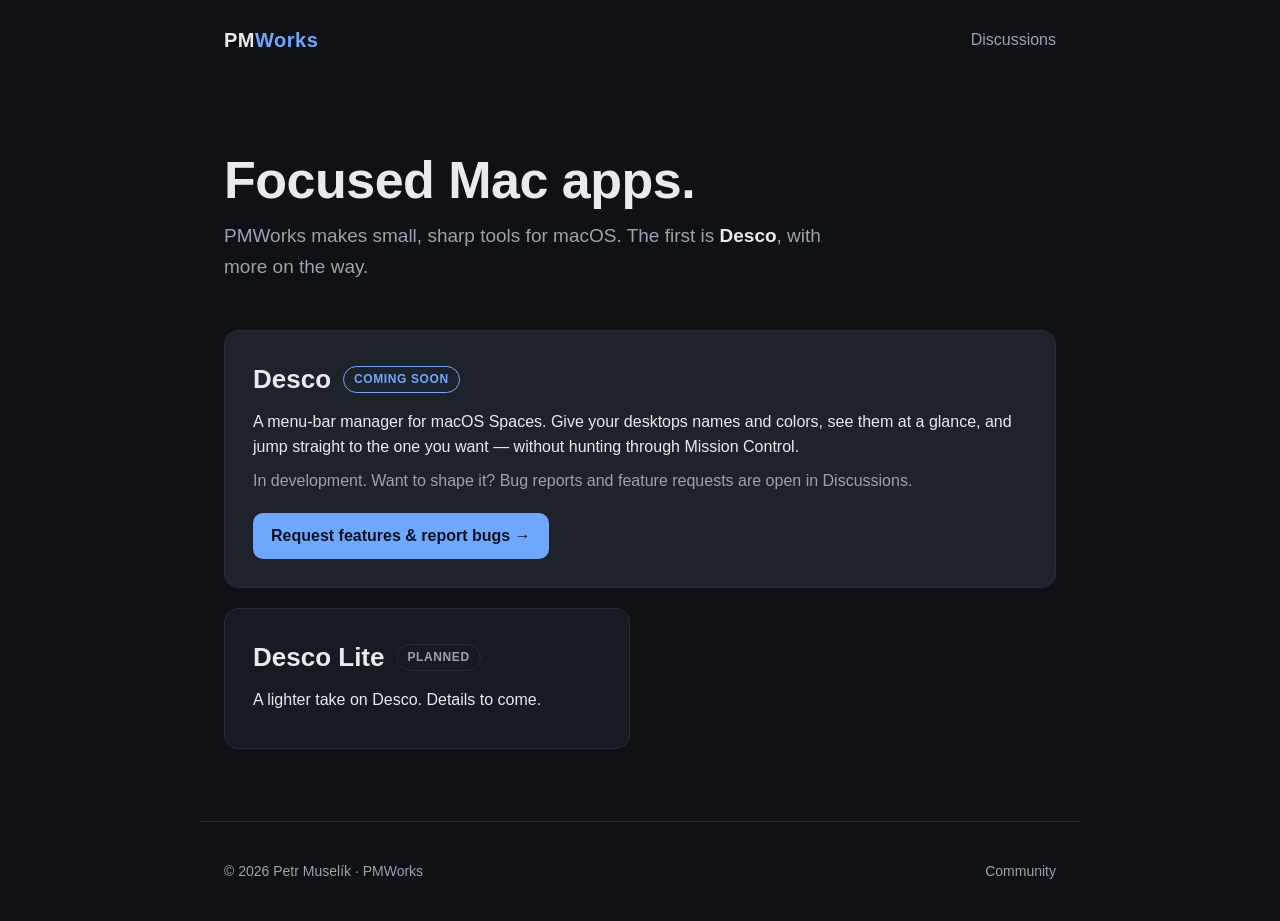
==== index.html @ 560f7eb6 "PMWorks public site: Desco landing page (teaser) + community Static landing page served via GitHub P" ====
<!DOCTYPE html>
<html lang="en">
<head>
  <meta charset="utf-8" />
  <meta name="viewport" content="width=device-width, initial-scale=1" />
  <title>PMWorks — Mac apps by Petr Muselík</title>
  <meta name="description" content="PMWorks builds focused Mac apps. First up: Desco, a menu-bar manager for macOS Spaces — name, color, and jump between your desktops." />
  <link rel="stylesheet" href="style.css" />
</head>
<body>
  <header class="site">
    <a class="brand" href="/">PM<span>Works</span></a>
    <nav>
      <a href="https://github.com/petrmuselik/pmworks/discussions">Discussions</a>
    </nav>
  </header>

  <main>
    <section class="hero">
      <h1>Focused Mac apps.</h1>
      <p class="lede">PMWorks makes small, sharp tools for macOS. The first is <strong>Desco</strong>, with more on the way.</p>
    </section>

    <section class="products">
      <article class="card featured">
        <div class="card-head">
          <h2>Desco</h2>
          <span class="badge">Coming soon</span>
        </div>
        <p>A menu-bar manager for macOS Spaces. Give your desktops names and colors, see them at a glance, and jump straight to the one you want — without hunting through Mission Control.</p>
        <p class="muted">In development. Want to shape it? Bug reports and feature requests are open in Discussions.</p>
        <a class="btn" href="https://github.com/petrmuselik/pmworks/discussions">Request features &amp; report bugs →</a>
      </article>

      <article class="card soon">
        <div class="card-head">
          <h2>Desco Lite</h2>
          <span class="badge muted-badge">Planned</span>
        </div>
        <p>A lighter take on Desco. Details to come.</p>
      </article>
    </section>
  </main>

  <footer class="site">
    <p>© 2026 Petr Muselík · PMWorks</p>
    <p><a href="https://github.com/petrmuselik/pmworks/discussions">Community</a></p>
  </footer>
</body>
</html>
---- style.css ----
:root {
  --bg: #0f1115;
  --panel: #171a21;
  --panel-2: #1e222b;
  --text: #e8eaed;
  --muted: #9aa3af;
  --accent: #6ea8fe;
  --border: #262b35;
  --radius: 14px;
}

* { box-sizing: border-box; }

html, body {
  margin: 0;
  background: var(--bg);
  color: var(--text);
  font: 16px/1.6 -apple-system, BlinkMacSystemFont, "Segoe UI", Roboto, Helvetica, Arial, sans-serif;
  -webkit-font-smoothing: antialiased;
}

a { color: var(--accent); text-decoration: none; }
a:hover { text-decoration: underline; }

header.site, footer.site {
  display: flex;
  align-items: center;
  justify-content: space-between;
  max-width: 880px;
  margin: 0 auto;
  padding: 24px;
}

.brand {
  font-weight: 700;
  font-size: 20px;
  letter-spacing: 0.5px;
  color: var(--text);
}
.brand span { color: var(--accent); }
.brand:hover { text-decoration: none; }

nav a { color: var(--muted); }
nav a:hover { color: var(--text); }

main {
  max-width: 880px;
  margin: 0 auto;
  padding: 24px 24px 48px;
}

.hero {
  padding: 48px 0 32px;
}
.hero h1 {
  font-size: clamp(32px, 6vw, 52px);
  line-height: 1.1;
  margin: 0 0 12px;
  letter-spacing: -0.5px;
}
.lede {
  font-size: 19px;
  color: var(--muted);
  max-width: 60ch;
  margin: 0;
}
.lede strong { color: var(--text); }

.products {
  display: grid;
  gap: 20px;
  grid-template-columns: 1fr;
  margin-top: 16px;
}

.card {
  background: var(--panel);
  border: 1px solid var(--border);
  border-radius: var(--radius);
  padding: 28px;
}
.card.featured { background: var(--panel-2); }

.card-head {
  display: flex;
  align-items: center;
  gap: 12px;
  margin-bottom: 8px;
}
.card-head h2 { margin: 0; font-size: 26px; }

.badge {
  font-size: 12px;
  font-weight: 600;
  text-transform: uppercase;
  letter-spacing: 0.6px;
  color: var(--accent);
  border: 1px solid var(--accent);
  border-radius: 999px;
  padding: 3px 10px;
}
.badge.muted-badge { color: var(--muted); border-color: var(--border); }

.card p { margin: 8px 0; }
.muted { color: var(--muted); }

.btn {
  display: inline-block;
  margin-top: 12px;
  padding: 10px 18px;
  border-radius: 10px;
  background: var(--accent);
  color: #0b1220;
  font-weight: 600;
}
.btn:hover { text-decoration: none; filter: brightness(1.08); }

footer.site {
  border-top: 1px solid var(--border);
  color: var(--muted);
  font-size: 14px;
  margin-top: 24px;
}
footer.site a { color: var(--muted); }

@media (min-width: 720px) {
  .products { grid-template-columns: 1fr 1fr; }
  .card.featured { grid-column: 1 / -1; }
}
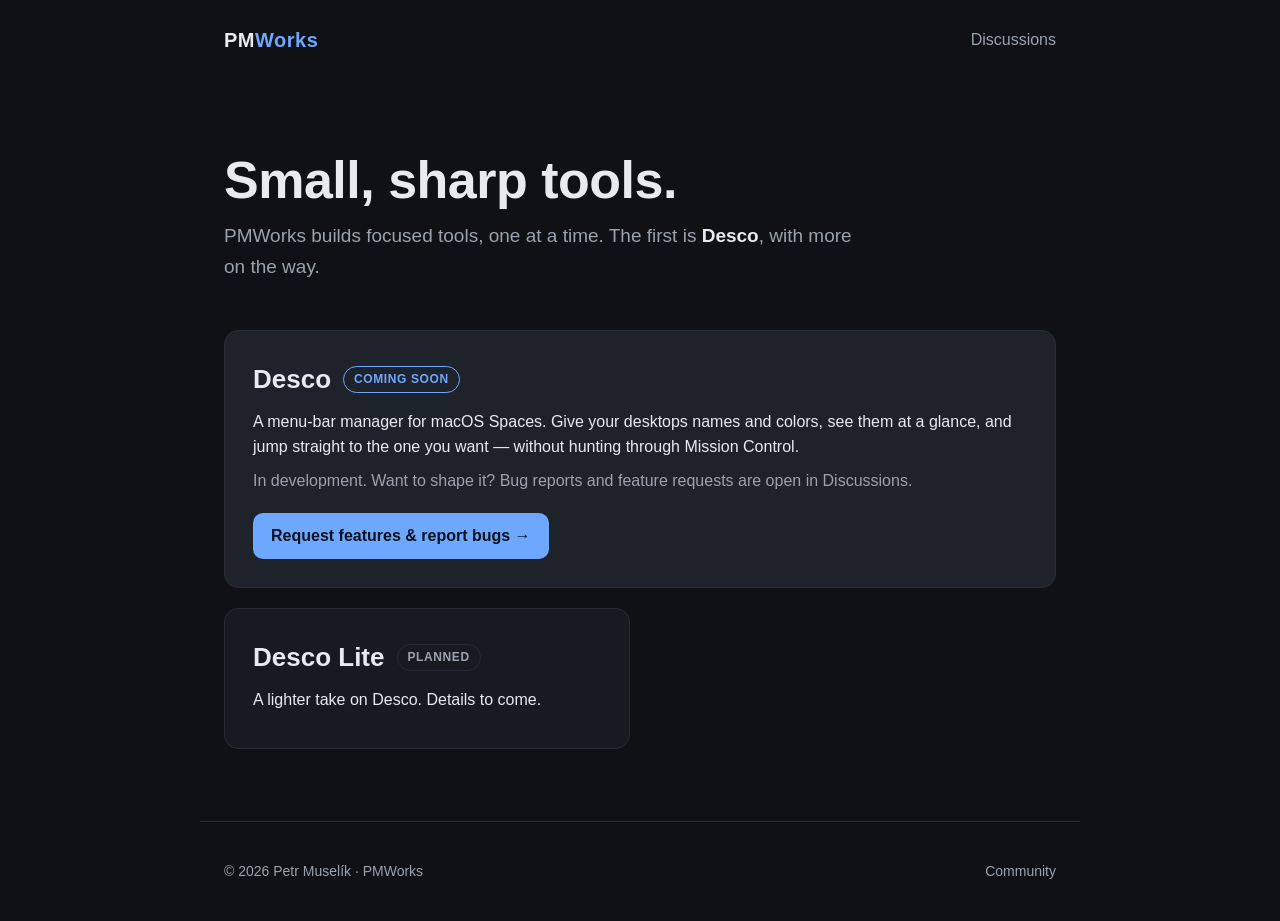
==== commit 70a97ff6: "Brand copy: don't pin PMWorks to macOS (keep macOS on Desco only) Co-Authored-By: Claude Opus 4.8 <n" ====
--- a/index.html
+++ b/index.html
@@ -3,8 +3,8 @@
 <head>
   <meta charset="utf-8" />
   <meta name="viewport" content="width=device-width, initial-scale=1" />
-  <title>PMWorks — Mac apps by Petr Muselík</title>
-  <meta name="description" content="PMWorks builds focused Mac apps. First up: Desco, a menu-bar manager for macOS Spaces — name, color, and jump between your desktops." />
+  <title>PMWorks — software by Petr Muselík</title>
+  <meta name="description" content="PMWorks builds small, focused tools. The first is Desco, a menu-bar manager for macOS Spaces — name, color, and jump between your desktops." />
   <link rel="stylesheet" href="style.css" />
 </head>
 <body>
@@ -17,8 +17,8 @@
 
   <main>
     <section class="hero">
-      <h1>Focused Mac apps.</h1>
-      <p class="lede">PMWorks makes small, sharp tools for macOS. The first is <strong>Desco</strong>, with more on the way.</p>
+      <h1>Small, sharp tools.</h1>
+      <p class="lede">PMWorks builds focused tools, one at a time. The first is <strong>Desco</strong>, with more on the way.</p>
     </section>
 
     <section class="products">
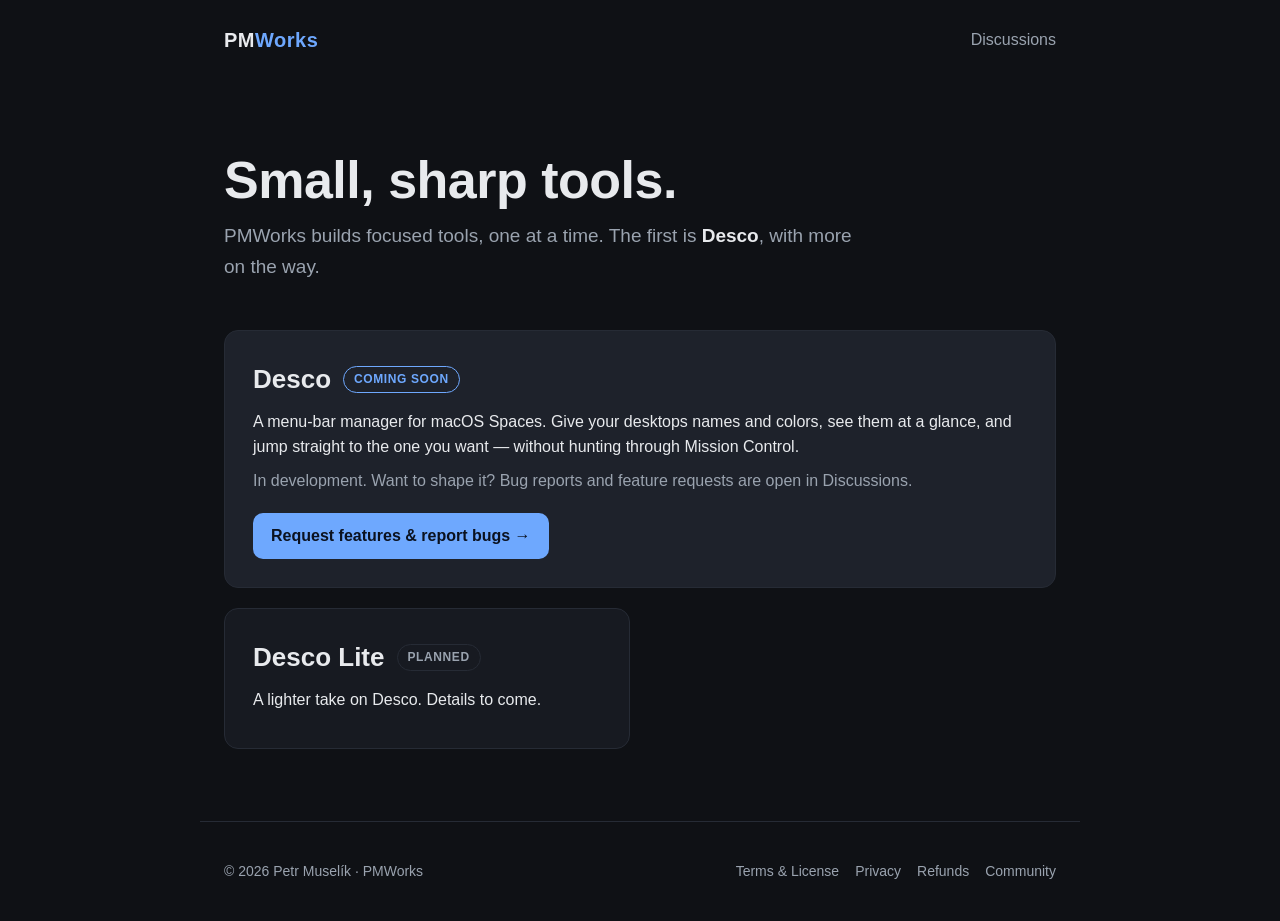
==== commit 2c9a7e44: "Add legal pages (Terms & License, Privacy, Refunds) and wire footer links - terms.html: terms of use" ====
--- a/index.html
+++ b/index.html
@@ -44,7 +44,12 @@
 
   <footer class="site">
     <p>© 2026 Petr Muselík · PMWorks</p>
-    <p><a href="https://github.com/petrmuselik/pmworks/discussions">Community</a></p>
+    <nav>
+      <a href="terms.html">Terms &amp; License</a>
+      <a href="privacy.html">Privacy</a>
+      <a href="refunds.html">Refunds</a>
+      <a href="https://github.com/petrmuselik/pmworks/discussions">Community</a>
+    </nav>
   </footer>
 </body>
 </html>
--- a/style.css
+++ b/style.css
@@ -122,6 +122,18 @@
   margin-top: 24px;
 }
 footer.site a { color: var(--muted); }
+footer.site nav { display: flex; gap: 16px; flex-wrap: wrap; }
+
+/* Legal / prose pages (terms, privacy, refunds) */
+.legal { max-width: 760px; }
+.legal h1 { font-size: clamp(28px, 5vw, 40px); margin: 8px 0 4px; letter-spacing: -0.5px; }
+.legal .updated { color: var(--muted); font-size: 14px; margin: 0 0 28px; }
+.legal h2 { font-size: 20px; margin: 32px 0 8px; }
+.legal p, .legal li { color: var(--text); }
+.legal .muted { color: var(--muted); }
+.legal ul { padding-left: 22px; }
+.legal li { margin: 6px 0; }
+.legal a { color: var(--accent); }
 
 @media (min-width: 720px) {
   .products { grid-template-columns: 1fr 1fr; }
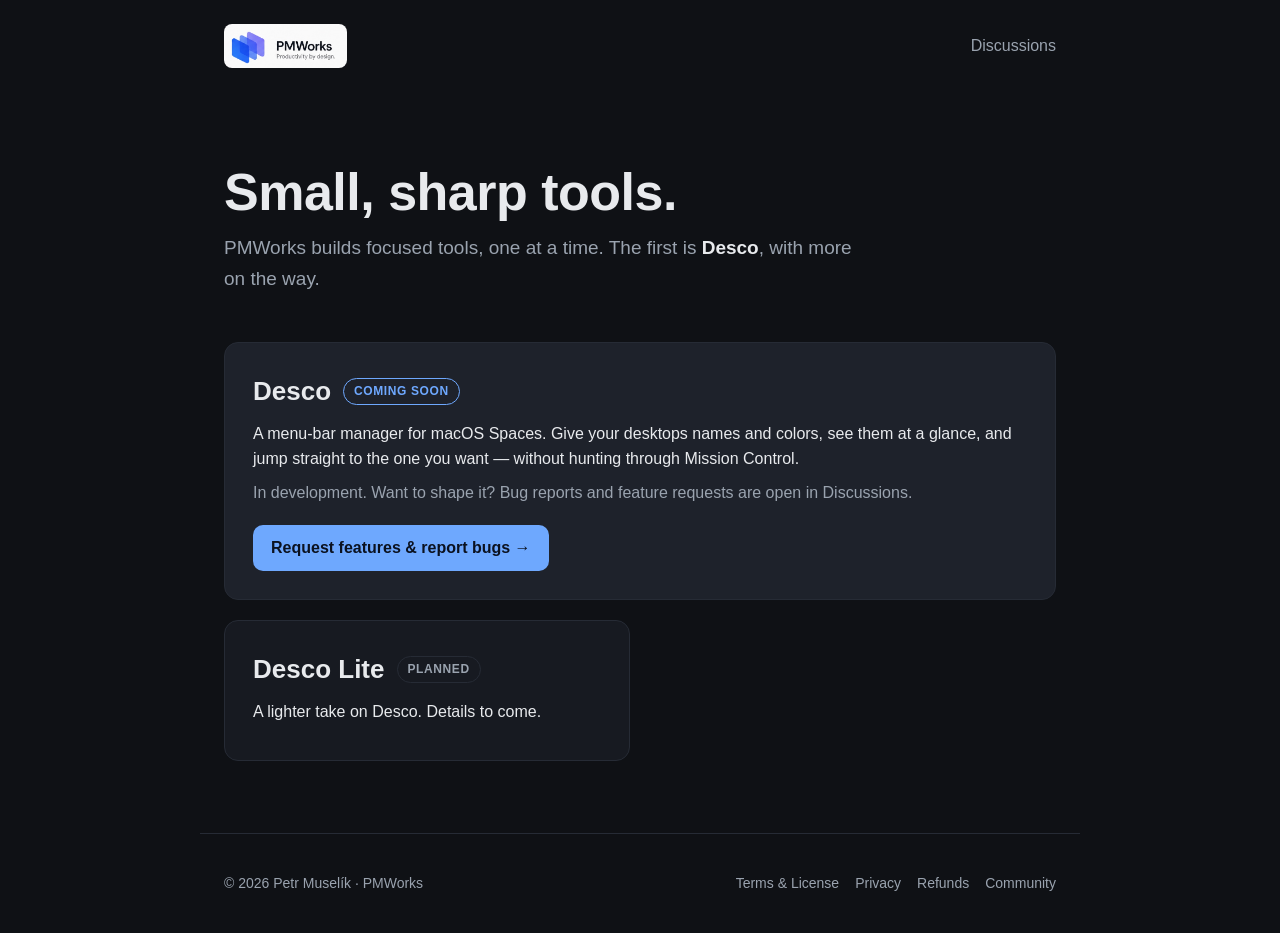
==== commit 455e25cf: "Add PMWorks logo and use it as the site brand - Add images/pmworks-logo.jpg (blue stacked-cards mark" ====
--- a/index.html
+++ b/index.html
@@ -9,7 +9,7 @@
 </head>
 <body>
   <header class="site">
-    <a class="brand" href="/">PM<span>Works</span></a>
+    <a class="brand" href="/"><img src="images/pmworks-logo.jpg" alt="PMWorks — Productivity by design" /></a>
     <nav>
       <a href="https://github.com/petrmuselik/pmworks/discussions">Discussions</a>
     </nav>
--- a/style.css
+++ b/style.css
@@ -36,9 +36,17 @@
   font-size: 20px;
   letter-spacing: 0.5px;
   color: var(--text);
+  display: inline-flex;
+  align-items: center;
 }
 .brand span { color: var(--accent); }
 .brand:hover { text-decoration: none; }
+.brand img {
+  height: 44px;
+  width: auto;
+  display: block;
+  border-radius: 8px;
+}
 
 nav a { color: var(--muted); }
 nav a:hover { color: var(--text); }
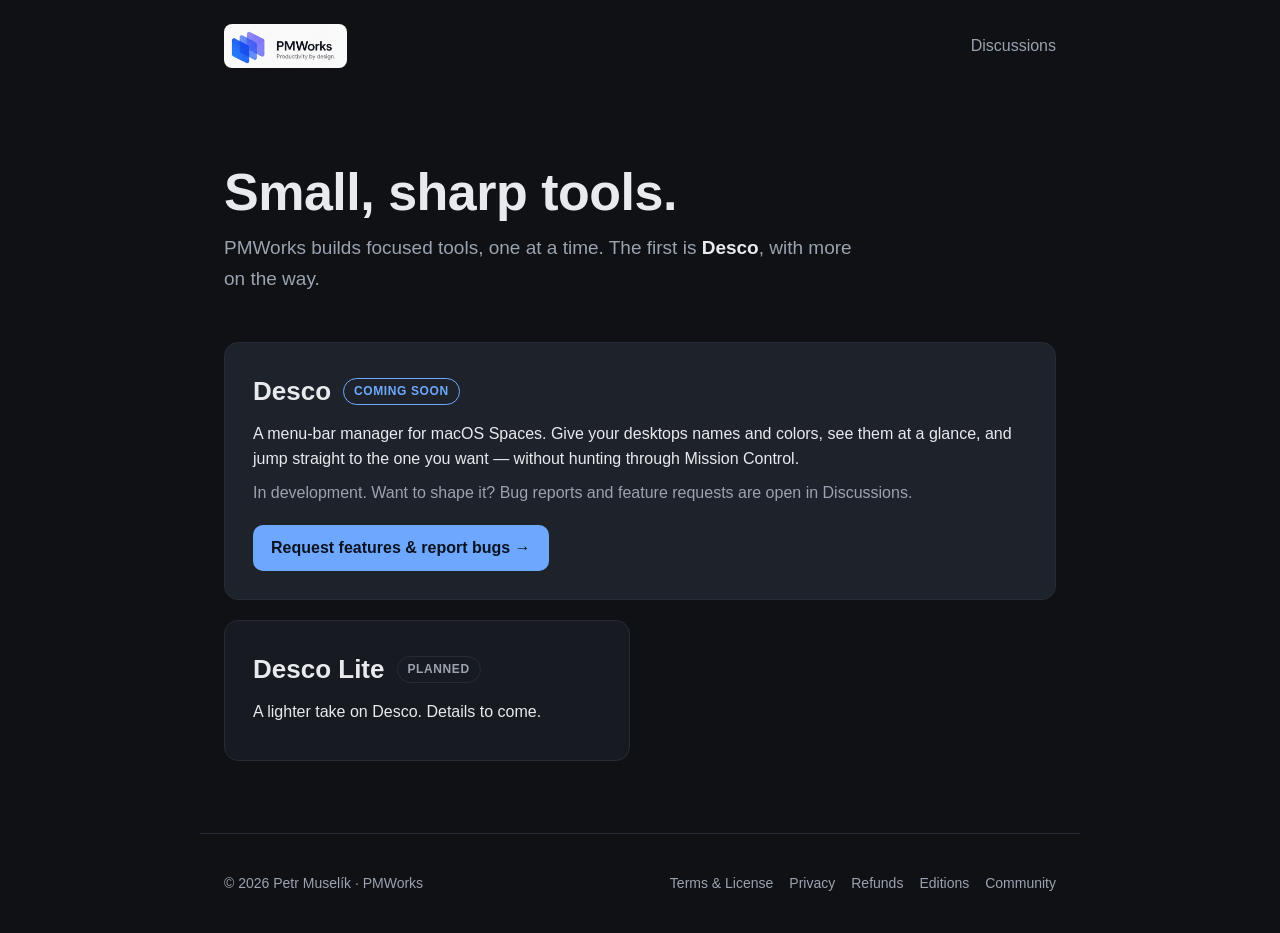
==== commit 1bb1bdc0: "Add public Editions & Capabilities page Desco's in-app License window links to an "Editions & capabi" ====
--- a/index.html
+++ b/index.html
@@ -48,6 +48,7 @@
       <a href="terms.html">Terms &amp; License</a>
       <a href="privacy.html">Privacy</a>
       <a href="refunds.html">Refunds</a>
+      <a href="editions.html">Editions</a>
       <a href="https://github.com/petrmuselik/pmworks/discussions">Community</a>
     </nav>
   </footer>
--- a/style.css
+++ b/style.css
@@ -142,6 +142,29 @@
 .legal ul { padding-left: 22px; }
 .legal li { margin: 6px 0; }
 .legal a { color: var(--accent); }
+.legal-wide { max-width: 880px; }
+
+/* Editions & capabilities tables: scroll horizontally on narrow viewports
+   instead of squeezing columns unreadably. */
+.table-scroll { overflow-x: auto; margin: 12px 0 20px; }
+.legal table {
+  width: 100%;
+  border-collapse: collapse;
+  font-size: 14px;
+  min-width: 560px;
+}
+.legal th, .legal td {
+  border: 1px solid var(--border);
+  padding: 8px 10px;
+  text-align: left;
+  vertical-align: top;
+}
+.legal th {
+  background: var(--panel-2);
+  color: var(--text);
+  font-weight: 600;
+}
+.legal td:first-child { color: var(--muted); }
 
 @media (min-width: 720px) {
   .products { grid-template-columns: 1fr 1fr; }
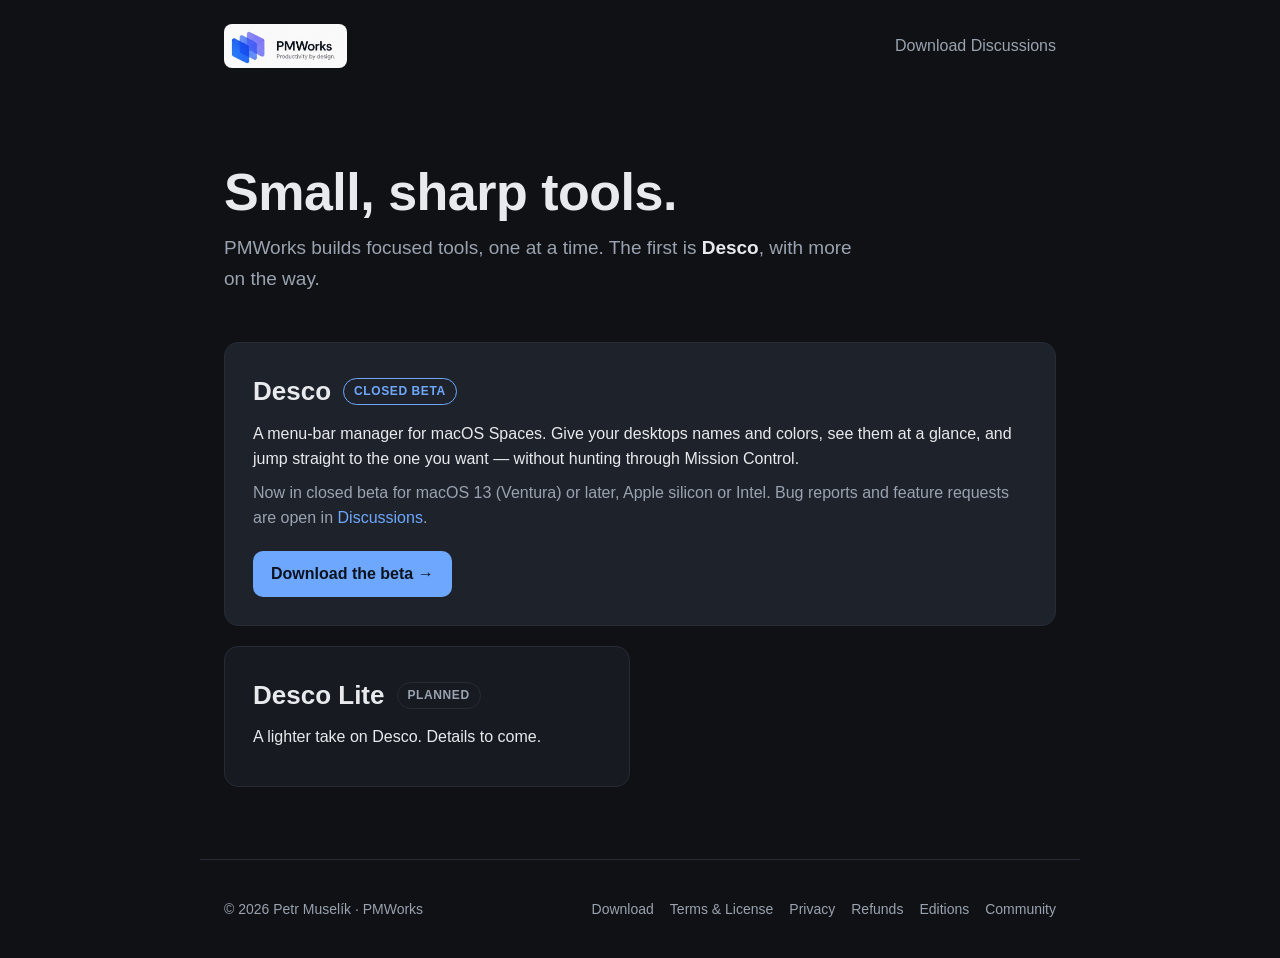
==== commit 3697d756: "Wire Download into site nav + fix brand logo 404 - Brand logo linked to "/" which 404s on a GitHub P" ====
--- a/index.html
+++ b/index.html
@@ -9,8 +9,9 @@
 </head>
 <body>
   <header class="site">
-    <a class="brand" href="/"><img src="images/pmworks-logo.jpg" alt="PMWorks — Productivity by design" /></a>
+    <a class="brand" href="index.html"><img src="images/pmworks-logo.jpg" alt="PMWorks — Productivity by design" /></a>
     <nav>
+      <a href="download.html">Download</a>
       <a href="https://github.com/petrmuselik/pmworks/discussions">Discussions</a>
     </nav>
   </header>
@@ -25,11 +26,11 @@
       <article class="card featured">
         <div class="card-head">
           <h2>Desco</h2>
-          <span class="badge">Coming soon</span>
+          <span class="badge">Closed beta</span>
         </div>
         <p>A menu-bar manager for macOS Spaces. Give your desktops names and colors, see them at a glance, and jump straight to the one you want — without hunting through Mission Control.</p>
-        <p class="muted">In development. Want to shape it? Bug reports and feature requests are open in Discussions.</p>
-        <a class="btn" href="https://github.com/petrmuselik/pmworks/discussions">Request features &amp; report bugs →</a>
+        <p class="muted">Now in closed beta for macOS 13 (Ventura) or later, Apple silicon or Intel. Bug reports and feature requests are open in <a href="https://github.com/petrmuselik/pmworks/discussions">Discussions</a>.</p>
+        <a class="btn" href="download.html">Download the beta →</a>
       </article>
 
       <article class="card soon">
@@ -45,6 +46,7 @@
   <footer class="site">
     <p>© 2026 Petr Muselík · PMWorks</p>
     <nav>
+      <a href="download.html">Download</a>
       <a href="terms.html">Terms &amp; License</a>
       <a href="privacy.html">Privacy</a>
       <a href="refunds.html">Refunds</a>
